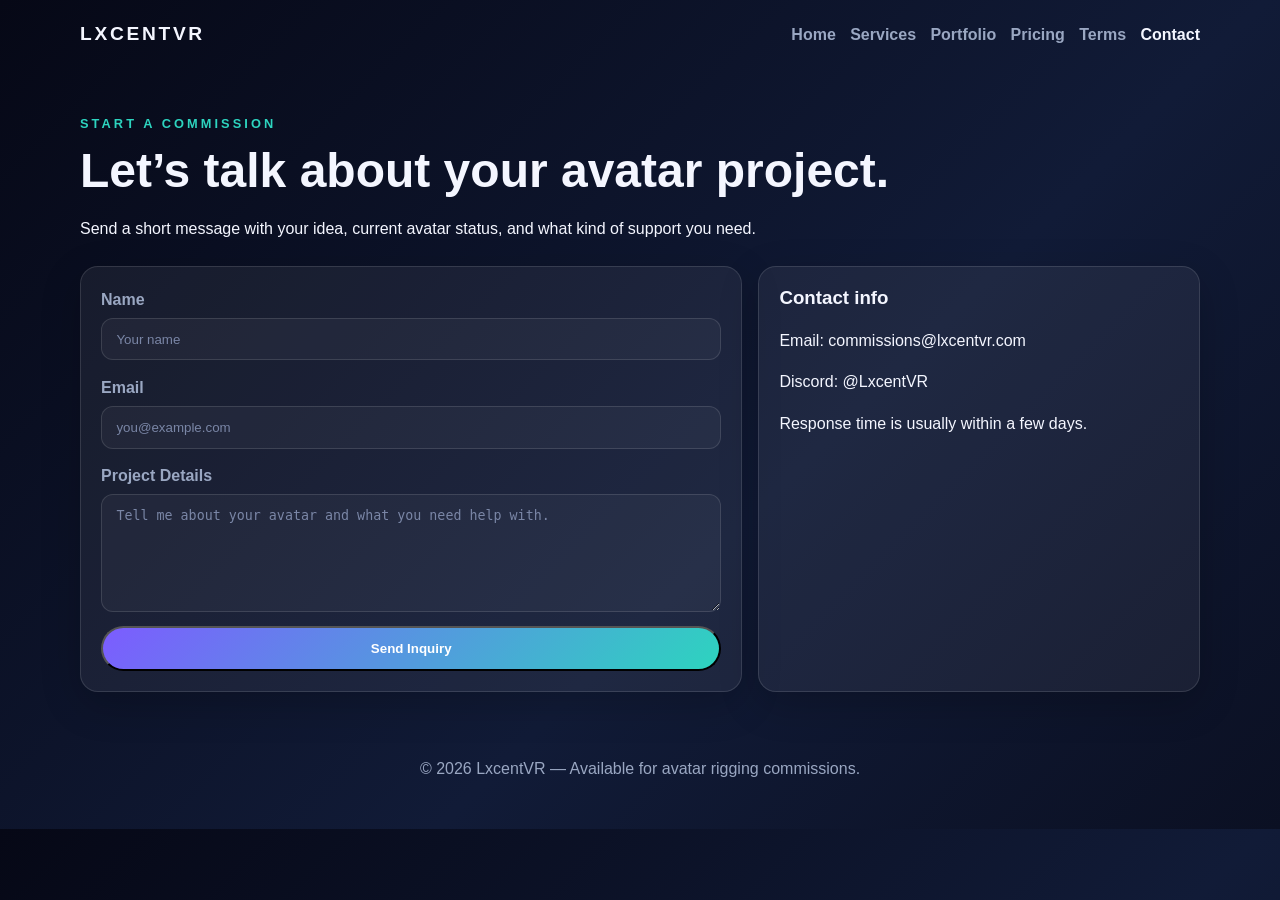
==== contact.html @ e84f49bc "testing out Website" ====
<!DOCTYPE html>
<html lang="en">
  <head>
    <meta charset="UTF-8" />
    <meta name="viewport" content="width=device-width, initial-scale=1.0" />
    <title>Contact | LxcentVR</title>
    <link rel="stylesheet" href="style.css" />
  </head>
  <body>
    <header class="site-header">
      <a class="brand" href="index.html">LxcentVR</a>
      <nav class="nav-links" aria-label="Main navigation">
        <a href="index.html">Home</a>
        <a href="services.html">Services</a>
        <a href="portfolio.html">Portfolio</a>
        <a href="pricing.html">Pricing</a>
        <a href="terms.html">Terms</a>
        <a class="active" href="contact.html">Contact</a>
      </nav>
    </header>

    <main class="page">
      <section class="page-intro">
        <p class="eyebrow">Start a commission</p>
        <h1>Let’s talk about your avatar project.</h1>
        <p>Send a short message with your idea, current avatar status, and what kind of support you need.</p>
      </section>

      <section class="contact-layout">
        <form class="contact-form">
          <label>
            Name
            <input type="text" placeholder="Your name" />
          </label>
          <label>
            Email
            <input type="email" placeholder="you@example.com" />
          </label>
          <label>
            Project Details
            <textarea rows="6" placeholder="Tell me about your avatar and what you need help with."></textarea>
          </label>
          <button class="button primary" type="submit">Send Inquiry</button>
        </form>

        <aside class="card">
          <h3>Contact info</h3>
          <p>Email: commissions@lxcentvr.com</p>
          <p>Discord: @LxcentVR</p>
          <p>Response time is usually within a few days.</p>
        </aside>
      </section>
    </main>

    <footer class="site-footer">
      <p>© 2026 LxcentVR — Available for avatar rigging commissions.</p>
    </footer>
  </body>
</html>
---- style.css ----
:root {
  --bg: #060816;
  --bg-soft: #11162d;
  --panel: rgba(255, 255, 255, 0.06);
  --text: #f4f6ff;
  --muted: #9aa7c2;
  --accent: #7c5cff;
  --accent-2: #2dd4bf;
  --border: rgba(255, 255, 255, 0.12);
}

* {
  box-sizing: border-box;
}

body {
  margin: 0;
  font-family: "Segoe UI", Tahoma, Geneva, Verdana, sans-serif;
  background: linear-gradient(135deg, var(--bg), #111b37 60%, #0b1023);
  color: var(--text);
  line-height: 1.6;
}

img {
  max-width: 100%;
}

.site-header,
.page,
.site-footer {
  width: min(1120px, calc(100% - 2rem));
  margin: 0 auto;
}

.site-header {
  display: flex;
  justify-content: space-between;
  align-items: center;
  padding: 1.2rem 0;
}

.brand {
  font-size: 1.2rem;
  font-weight: 700;
  letter-spacing: 0.14em;
  text-transform: uppercase;
  color: var(--text);
  text-decoration: none;
}

.nav-links {
  display: flex;
  flex-wrap: wrap;
  gap: 0.9rem;
}

.nav-links a {
  color: var(--muted);
  text-decoration: none;
  font-weight: 600;
}

.nav-links a:hover,
.nav-links a.active {
  color: var(--text);
}

main {
  padding-bottom: 3rem;
}

.hero {
  display: grid;
  grid-template-columns: 1.3fr 0.8fr;
  gap: 1.5rem;
  padding: 3rem 0 2rem;
  align-items: center;
}

.eyebrow {
  color: var(--accent-2);
  letter-spacing: 0.24em;
  text-transform: uppercase;
  font-size: 0.8rem;
  font-weight: 700;
  margin-bottom: 0.5rem;
}

h1,
h2,
h3 {
  line-height: 1.2;
  margin-top: 0;
}

h1 {
  font-size: clamp(2rem, 4vw, 3rem);
  margin-bottom: 1rem;
}

.hero p {
  color: var(--muted);
  max-width: 60ch;
}

.hero-actions {
  display: flex;
  flex-wrap: wrap;
  gap: 0.75rem;
  margin-top: 1.2rem;
}

.button {
  display: inline-block;
  border-radius: 999px;
  padding: 0.8rem 1.1rem;
  text-decoration: none;
  font-weight: 700;
  transition: transform 0.2s ease, background 0.2s ease;
}

.button:hover {
  transform: translateY(-1px);
}

.button.primary {
  background: linear-gradient(135deg, var(--accent), var(--accent-2));
  color: white;
}

.button.secondary {
  background: transparent;
  border: 1px solid var(--border);
  color: var(--text);
}

.hero-card,
.card,
.price-card,
.contact-form {
  background: var(--panel);
  border: 1px solid var(--border);
  border-radius: 18px;
  padding: 1.25rem;
  box-shadow: 0 12px 40px rgba(0, 0, 0, 0.2);
}

.hero-card ul {
  padding-left: 1rem;
  color: var(--muted);
}

.cards-grid,
.pricing-grid {
  display: grid;
  gap: 1rem;
  grid-template-columns: repeat(3, minmax(0, 1fr));
  margin-top: 1.5rem;
}

.page {
  padding: 2rem 0 3rem;
}

.page-intro {
  margin-bottom: 1.5rem;
}

.price-card.featured {
  border-color: var(--accent-2);
  transform: translateY(-3px);
}

.price {
  font-size: 1.8rem;
  font-weight: 700;
  color: var(--accent-2);
}

.contact-layout {
  display: grid;
  grid-template-columns: 1.2fr 0.8fr;
  gap: 1rem;
}

.contact-form {
  display: grid;
  gap: 0.9rem;
}

label {
  display: grid;
  gap: 0.35rem;
  color: var(--muted);
  font-weight: 600;
}

input,
textarea {
  width: 100%;
  border: 1px solid var(--border);
  border-radius: 12px;
  padding: 0.8rem 0.9rem;
  background: rgba(255, 255, 255, 0.04);
  color: var(--text);
}

input::placeholder,
textarea::placeholder {
  color: #7a86a6;
}

.site-footer {
  padding: 0 0 2rem;
  color: var(--muted);
  text-align: center;
}

@media (max-width: 860px) {
  .hero,
  .contact-layout,
  .cards-grid,
  .pricing-grid {
    grid-template-columns: 1fr;
  }

  .site-header {
    flex-direction: column;
    gap: 0.7rem;
  }
}
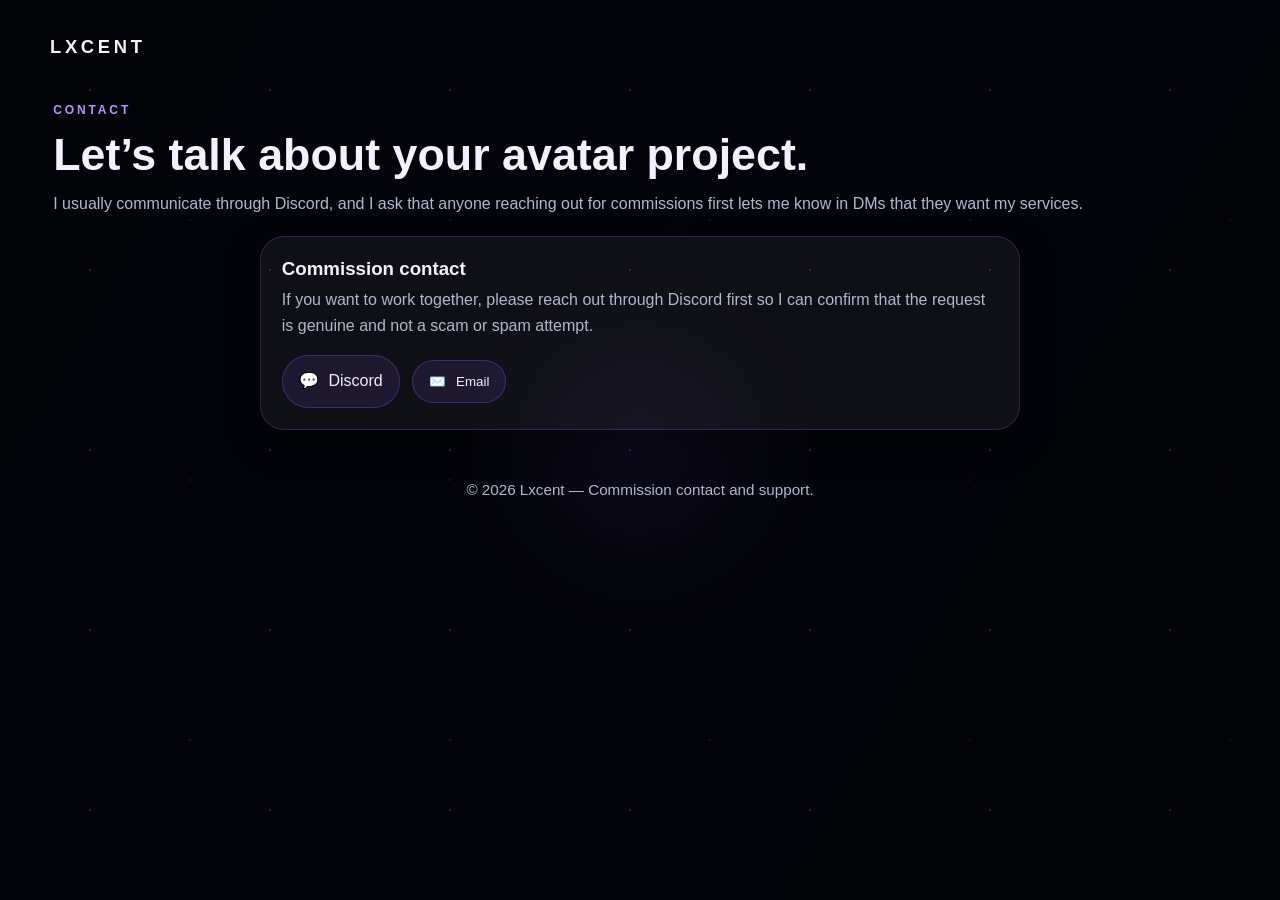
==== commit fc5c0a79: "Contact page changes" ====
--- a/contact.html
+++ b/contact.html
@@ -3,57 +3,45 @@
   <head>
     <meta charset="UTF-8" />
     <meta name="viewport" content="width=device-width, initial-scale=1.0" />
-    <title>Contact | LxcentVR</title>
+    <title>Contact | Lxcent</title>
     <link rel="stylesheet" href="style.css" />
+    <script defer src="script.js"></script>
   </head>
   <body>
-    <header class="site-header">
-      <a class="brand" href="index.html">LxcentVR</a>
-      <nav class="nav-links" aria-label="Main navigation">
-        <a href="index.html">Home</a>
-        <a href="services.html">Services</a>
-        <a href="portfolio.html">Portfolio</a>
-        <a href="pricing.html">Pricing</a>
-        <a href="terms.html">Terms</a>
-        <a class="active" href="contact.html">Contact</a>
-      </nav>
-    </header>
+    <div class="stars-layer" aria-hidden="true"></div>
 
-    <main class="page">
-      <section class="page-intro">
-        <p class="eyebrow">Start a commission</p>
-        <h1>Let’s talk about your avatar project.</h1>
-        <p>Send a short message with your idea, current avatar status, and what kind of support you need.</p>
-      </section>
+    <div class="page-shell">
+      <header class="site-header">
+        <a class="brand" href="index.html">Lxcent</a>
+      </header>
 
-      <section class="contact-layout">
-        <form class="contact-form">
-          <label>
-            Name
-            <input type="text" placeholder="Your name" />
-          </label>
-          <label>
-            Email
-            <input type="email" placeholder="you@example.com" />
-          </label>
-          <label>
-            Project Details
-            <textarea rows="6" placeholder="Tell me about your avatar and what you need help with."></textarea>
-          </label>
-          <button class="button primary" type="submit">Send Inquiry</button>
-        </form>
+      <main class="page">
+        <section class="page-intro">
+          <p class="eyebrow">Contact</p>
+          <h1>Let’s talk about your avatar project.</h1>
+          <p>I usually communicate through Discord, and I ask that anyone reaching out for commissions first lets me know in DMs that they want my services.</p>
+        </section>
 
-        <aside class="card">
-          <h3>Contact info</h3>
-          <p>Email: commissions@lxcentvr.com</p>
-          <p>Discord: @LxcentVR</p>
-          <p>Response time is usually within a few days.</p>
-        </aside>
-      </section>
-    </main>
+        <section class="contact-card">
+          <h3>Commission contact</h3>
+          <p>If you want to work together, please reach out through Discord first so I can confirm that the request is genuine and not a scam or spam attempt.</p>
+          <div class="contact-actions">
+            <a class="icon-button discord-button" href="https://discord.com/users/846015431164166184" target="_blank" rel="noopener noreferrer" aria-label="Open Discord profile">
+              <span>💬</span>
+              <span>Discord</span>
+            </a>
+            <button class="icon-button email-button" type="button" aria-label="Copy email address">
+              <span>✉️</span>
+              <span>Email</span>
+            </button>
+            <span class="copy-bubble" id="copy-bubble">contact.lxcent@gmail.com</span>
+          </div>
+        </section>
+      </main>
 
-    <footer class="site-footer">
-      <p>© 2026 LxcentVR — Available for avatar rigging commissions.</p>
-    </footer>
+      <footer class="site-footer">
+        <p>© 2026 Lxcent — Commission contact and support.</p>
+      </footer>
+    </div>
   </body>
 </html>
--- a/style.css
+++ b/style.css
@@ -1,152 +1,141 @@
 :root {
-  --bg: #060816;
-  --bg-soft: #11162d;
-  --panel: rgba(255, 255, 255, 0.06);
-  --text: #f4f6ff;
-  --muted: #9aa7c2;
-  --accent: #7c5cff;
-  --accent-2: #2dd4bf;
-  --border: rgba(255, 255, 255, 0.12);
+  --bg: #04050a;
+  --panel: rgba(255, 255, 255, 0.05);
+  --panel-hover: rgba(255, 255, 255, 0.1);
+  --text: #f4f0ff;
+  --muted: #b2b7cf;
+  --accent: #8c5bff;
+  --accent-soft: rgba(140, 91, 255, 0.25);
+  --border: rgba(140, 91, 255, 0.24);
+  --pointer-x: 50vw;
+  --pointer-y: 50vh;
+  --star-brightness: 0.35;
 }
 
 * {
   box-sizing: border-box;
+}
+
+html {
+  scroll-behavior: smooth;
 }
 
 body {
   margin: 0;
   font-family: "Segoe UI", Tahoma, Geneva, Verdana, sans-serif;
-  background: linear-gradient(135deg, var(--bg), #111b37 60%, #0b1023);
   color: var(--text);
   line-height: 1.6;
+  background: var(--bg);
+  min-height: 100vh;
+  padding: 0 0.8rem;
+}
+
+body::before {
+  content: "";
+  position: fixed;
+  inset: 0;
+  background:
+    radial-gradient(circle at var(--pointer-x) var(--pointer-y), rgba(140, 91, 255, 0.18), transparent 24%),
+    radial-gradient(circle, rgba(140, 91, 255, 0.72) 1px, transparent 1.2px),
+    radial-gradient(circle, rgba(140, 91, 255, 0.45) 1px, transparent 1.3px);
+  background-size: auto, 180px 180px, 260px 260px;
+  background-position: 0 0, 0 0, 60px 90px;
+  opacity: calc(0.24 + var(--star-brightness) * 0.35);
+  pointer-events: none;
+  z-index: -2;
+}
+
+body::after {
+  content: "";
+  position: fixed;
+  inset: 0;
+  background: linear-gradient(120deg, rgba(0, 0, 0, 0.15), transparent 45%, rgba(0, 0, 0, 0.2));
+  pointer-events: none;
+  z-index: -1;
 }
 
 img {
   max-width: 100%;
-}
-
-.site-header,
-.page,
-.site-footer {
-  width: min(1120px, calc(100% - 2rem));
+  display: block;
+}
+
+.page-shell {
+  width: min(1180px, 100%);
   margin: 0 auto;
+  padding: 1rem 0 2rem;
 }
 
 .site-header {
   display: flex;
   justify-content: space-between;
   align-items: center;
-  padding: 1.2rem 0;
+  padding: 1rem 0 1.5rem;
 }
 
 .brand {
-  font-size: 1.2rem;
+  font-size: 1.15rem;
   font-weight: 700;
-  letter-spacing: 0.14em;
+  letter-spacing: 0.2em;
   text-transform: uppercase;
   color: var(--text);
   text-decoration: none;
 }
 
-.nav-links {
-  display: flex;
-  flex-wrap: wrap;
-  gap: 0.9rem;
-}
-
-.nav-links a {
-  color: var(--muted);
-  text-decoration: none;
-  font-weight: 600;
-}
-
-.nav-links a:hover,
-.nav-links a.active {
-  color: var(--text);
-}
-
 main {
-  padding-bottom: 3rem;
+  padding-bottom: 2rem;
 }
 
 .hero {
-  display: grid;
-  grid-template-columns: 1.3fr 0.8fr;
+  padding: 1rem 0 2rem;
+}
+
+.intro-panel {
+  padding: 2rem 0 2.5rem;
+}
+
+.profile-block {
+  display: flex;
+  align-items: center;
   gap: 1.5rem;
-  padding: 3rem 0 2rem;
-  align-items: center;
+  background: rgba(255, 255, 255, 0.04);
+  border: 1px solid var(--border);
+  border-radius: 26px;
+  padding: 1.4rem;
+  box-shadow: 0 18px 50px rgba(0, 0, 0, 0.22);
+}
+
+.profile-image {
+  width: 150px;
+  height: 150px;
+  object-fit: cover;
+  border-radius: 20px;
+  border: 1px solid var(--border);
+  box-shadow: 0 10px 30px rgba(140, 91, 255, 0.16);
 }
 
 .eyebrow {
-  color: var(--accent-2);
+  color: #b893ff;
   letter-spacing: 0.24em;
   text-transform: uppercase;
-  font-size: 0.8rem;
+  font-size: 0.75rem;
   font-weight: 700;
-  margin-bottom: 0.5rem;
+  margin: 0 0 0.5rem;
 }
 
 h1,
 h2,
 h3 {
-  line-height: 1.2;
+  line-height: 1.15;
   margin-top: 0;
 }
 
 h1 {
-  font-size: clamp(2rem, 4vw, 3rem);
-  margin-bottom: 1rem;
-}
-
-.hero p {
-  color: var(--muted);
-  max-width: 60ch;
-}
-
-.hero-actions {
-  display: flex;
-  flex-wrap: wrap;
-  gap: 0.75rem;
-  margin-top: 1.2rem;
-}
-
-.button {
-  display: inline-block;
-  border-radius: 999px;
-  padding: 0.8rem 1.1rem;
-  text-decoration: none;
-  font-weight: 700;
-  transition: transform 0.2s ease, background 0.2s ease;
-}
-
-.button:hover {
-  transform: translateY(-1px);
-}
-
-.button.primary {
-  background: linear-gradient(135deg, var(--accent), var(--accent-2));
-  color: white;
-}
-
-.button.secondary {
-  background: transparent;
-  border: 1px solid var(--border);
-  color: var(--text);
-}
-
-.hero-card,
-.card,
-.price-card,
-.contact-form {
-  background: var(--panel);
-  border: 1px solid var(--border);
-  border-radius: 18px;
-  padding: 1.25rem;
-  box-shadow: 0 12px 40px rgba(0, 0, 0, 0.2);
-}
-
-.hero-card ul {
-  padding-left: 1rem;
+  font-size: clamp(2rem, 3.6vw, 2.8rem);
+  margin-bottom: 0.7rem;
+}
+
+p {
+  margin: 0;
   color: var(--muted);
 }
 
@@ -154,38 +143,270 @@
 .pricing-grid {
   display: grid;
   gap: 1rem;
-  grid-template-columns: repeat(3, minmax(0, 1fr));
-  margin-top: 1.5rem;
+  margin-top: 1rem;
+  width: 100%;
+}
+
+.cards-grid {
+  grid-template-columns: 1fr;
+}
+
+.card-link {
+  text-decoration: none;
+  color: inherit;
+}
+
+.card,
+.price-card,
+.contact-form {
+  position: relative;
+  background: rgba(255, 255, 255, 0.05);
+  border: 1px solid var(--border);
+  border-radius: 22px;
+  padding: 1.15rem 1.25rem;
+  box-shadow: 0 10px 32px rgba(0, 0, 0, 0.24);
+  transition: transform 0.25s ease, border-color 0.25s ease, background-color 0.25s ease, box-shadow 0.25s ease;
+}
+
+.card:hover,
+.price-card:hover,
+.contact-form:hover,
+.project-card:hover {
+  transform: translateY(-5px);
+  border-color: #c6a9ff;
+  background: var(--panel-hover);
+  box-shadow: 0 12px 45px rgba(140, 91, 255, 0.16);
+}
+
+.nav-card {
+  display: flex;
+  justify-content: space-between;
+  align-items: center;
+  gap: 1rem;
+}
+
+.nav-card h3 {
+  margin-bottom: 0.35rem;
+}
+
+.card-arrow {
+  display: inline-flex;
+  width: 44px;
+  height: 44px;
+  align-items: center;
+  justify-content: center;
+  border-radius: 50%;
+  background: rgba(140, 91, 255, 0.15);
+  color: #e7dcff;
+  font-size: 1.2rem;
+  border: 1px solid rgba(140, 91, 255, 0.28);
+  transition: background-color 0.25s ease, color 0.25s ease;
+}
+
+.card-link:hover .card-arrow {
+  background: rgba(140, 91, 255, 0.35);
+  color: white;
 }
 
 .page {
-  padding: 2rem 0 3rem;
+  padding: 1rem 0 2rem;
 }
 
 .page-intro {
-  margin-bottom: 1.5rem;
+  margin-bottom: 1.2rem;
+  padding: 0 0.2rem;
+}
+
+.lower-section {
+  margin-top: 2rem;
+}
+
+.portfolio-grid {
+  grid-template-columns: 1fr;
+}
+
+.project-card {
+  overflow: hidden;
+  padding: 0;
+}
+
+.project-card img {
+  width: 100%;
+  height: 230px;
+  object-fit: cover;
+  border-bottom: 1px solid var(--border);
+}
+
+.project-content {
+  padding: 1rem 1.2rem 1.2rem;
 }
 
 .price-card.featured {
-  border-color: var(--accent-2);
-  transform: translateY(-3px);
+  border-color: #c6a9ff;
+}
+
+.note-card,
+.status-note {
+  background: rgba(255, 255, 255, 0.05);
+  border: 1px solid var(--border);
+  border-radius: 22px;
+  padding: 1rem 1.2rem;
+  margin-bottom: 1rem;
+  box-shadow: 0 10px 32px rgba(0, 0, 0, 0.24);
+}
+
+.status-note {
+  display: flex;
+  justify-content: space-between;
+  gap: 1rem;
+  flex-wrap: wrap;
+}
+
+.pricing-two-column {
+  display: grid;
+  grid-template-columns: repeat(2, minmax(0, 1fr));
+  gap: 1rem;
+  margin-bottom: 1rem;
+}
+
+.pricing-panel {
+  display: flex;
+  flex-direction: column;
+  gap: 0.9rem;
+}
+
+.panel-description {
+  color: #c7cce3;
+}
+
+.package-select {
+  display: grid;
+  gap: 0.35rem;
+  color: var(--muted);
+  font-weight: 600;
+}
+
+.package-select select {
+  width: 100%;
+  border: 1px solid rgba(140, 91, 255, 0.35);
+  border-radius: 12px;
+  padding: 0.75rem 0.9rem;
+  background: linear-gradient(135deg, rgba(10, 12, 24, 0.95), rgba(34, 26, 56, 0.95));
+  color: var(--text);
+  box-shadow: inset 0 0 0 1px rgba(255, 255, 255, 0.04);
+  -moz-appearance: none;
+  -webkit-appearance: none;
+  appearance: none;
+  color-scheme: dark;
+}
+
+.package-select select:focus {
+  outline: none;
+  border-color: #c6a9ff;
+  box-shadow: 0 0 0 2px rgba(140, 91, 255, 0.25);
+}
+
+.package-select select option {
+  background: #120f1f;
+  color: var(--text);
+}
+
+.package-details {
+  padding: 0.8rem 0;
+  border-top: 1px solid rgba(140, 91, 255, 0.18);
+  border-bottom: 1px solid rgba(140, 91, 255, 0.18);
+}
+
+.package-details h4 {
+  margin: 0 0 0.5rem;
+  color: #d8c7ff;
+}
+
+.package-details ul {
+  padding-left: 1rem;
+  margin: 0 0 0.6rem;
+  color: var(--muted);
+}
+
+.negative-list {
+  color: #ffbdbd;
+}
+
+.package-footnote {
+  font-size: 0.95rem;
+  color: #c7cce3;
 }
 
 .price {
   font-size: 1.8rem;
   font-weight: 700;
-  color: var(--accent-2);
-}
-
-.contact-layout {
-  display: grid;
-  grid-template-columns: 1.2fr 0.8fr;
-  gap: 1rem;
-}
-
-.contact-form {
-  display: grid;
-  gap: 0.9rem;
+  color: #c6a9ff;
+  margin: 0.25rem 0 0.4rem;
+}
+
+.custom-note {
+  margin-top: 0.5rem;
+}
+
+.contact-card {
+  background: rgba(255, 255, 255, 0.05);
+  border: 1px solid var(--border);
+  border-radius: 24px;
+  padding: 1.3rem;
+  box-shadow: 0 12px 40px rgba(0, 0, 0, 0.24);
+  max-width: 760px;
+  margin: 0 auto;
+}
+
+.contact-card h3 {
+  margin-bottom: 0.5rem;
+}
+
+.contact-actions {
+  display: flex;
+  flex-wrap: wrap;
+  gap: 0.8rem;
+  align-items: center;
+  margin-top: 1rem;
+  position: relative;
+}
+
+.icon-button {
+  display: inline-flex;
+  align-items: center;
+  gap: 0.6rem;
+  border-radius: 999px;
+  padding: 0.8rem 1rem;
+  border: 1px solid rgba(140, 91, 255, 0.3);
+  background: rgba(140, 91, 255, 0.12);
+  color: var(--text);
+  text-decoration: none;
+  cursor: pointer;
+  transition: transform 0.2s ease, background-color 0.2s ease;
+}
+
+.icon-button:hover {
+  transform: translateY(-2px);
+  background: rgba(140, 91, 255, 0.25);
+}
+
+.copy-bubble {
+  display: inline-flex;
+  align-items: center;
+  padding: 0.6rem 0.8rem;
+  border-radius: 999px;
+  background: rgba(255, 255, 255, 0.08);
+  border: 1px solid rgba(140, 91, 255, 0.2);
+  color: #e6dcff;
+  opacity: 0;
+  transform: translateY(8px);
+  pointer-events: none;
+  transition: opacity 0.2s ease, transform 0.2s ease;
+}
+
+.copy-bubble.visible {
+  opacity: 1;
+  transform: translateY(0);
 }
 
 label {
@@ -207,25 +428,41 @@
 
 input::placeholder,
 textarea::placeholder {
-  color: #7a86a6;
+  color: #7c85a3;
 }
 
 .site-footer {
-  padding: 0 0 2rem;
+  padding: 1rem 0 0.25rem;
   color: var(--muted);
   text-align: center;
+  font-size: 0.95rem;
+}
+
+.stars-layer {
+  position: fixed;
+  inset: 0;
+  pointer-events: none;
+  z-index: -1;
 }
 
 @media (max-width: 860px) {
-  .hero,
+  .profile-block,
   .contact-layout,
-  .cards-grid,
-  .pricing-grid {
+  .pricing-two-column {
     grid-template-columns: 1fr;
+    display: grid;
   }
 
+  .profile-image {
+    width: 100%;
+    height: 220px;
+  }
+
   .site-header {
-    flex-direction: column;
-    gap: 0.7rem;
+    justify-content: center;
   }
-}
+
+  body {
+    padding: 0 0.6rem;
+  }
+}
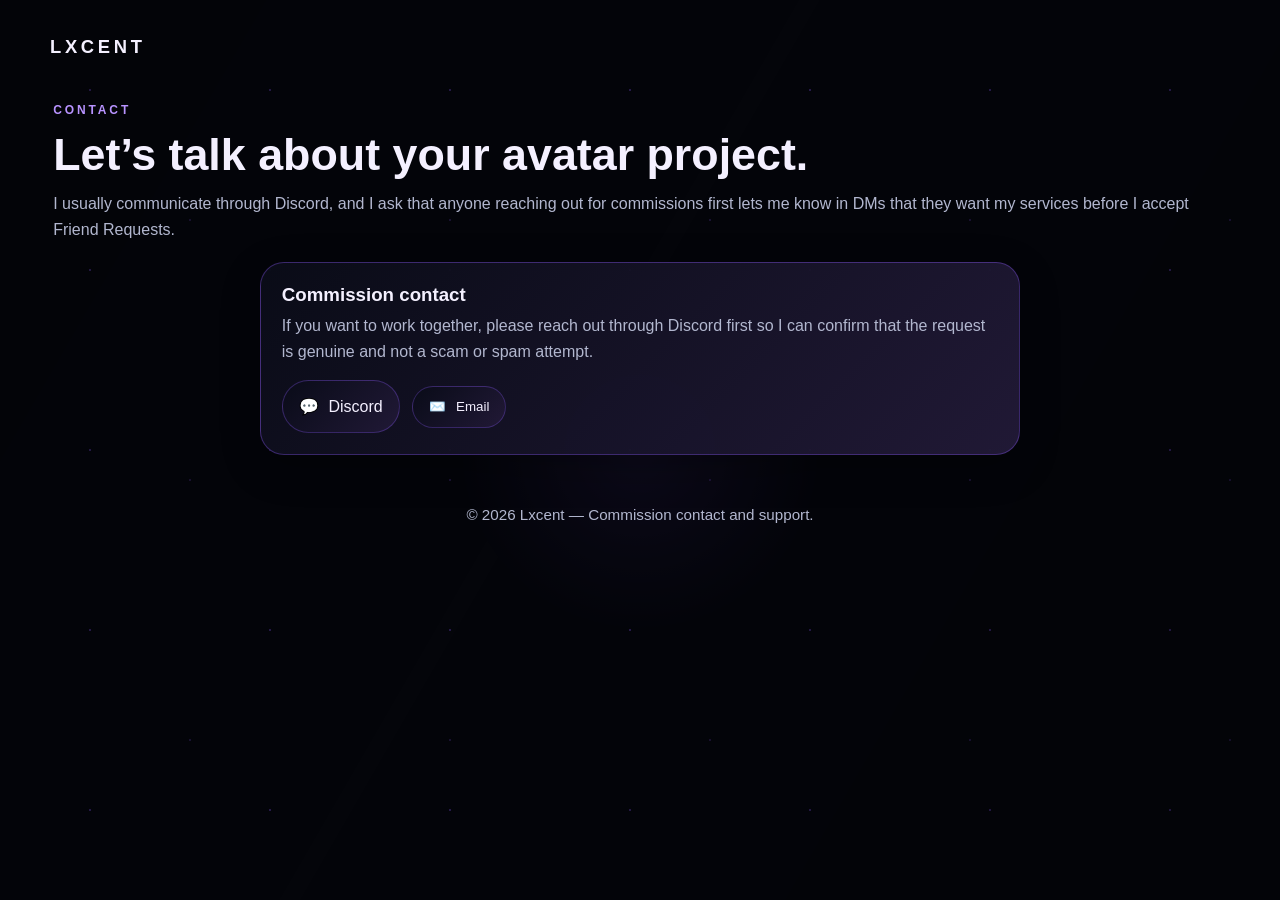
==== commit b066fdb6: "Text changes so that users are warned!" ====
--- a/contact.html
+++ b/contact.html
@@ -19,14 +19,14 @@
         <section class="page-intro">
           <p class="eyebrow">Contact</p>
           <h1>Let’s talk about your avatar project.</h1>
-          <p>I usually communicate through Discord, and I ask that anyone reaching out for commissions first lets me know in DMs that they want my services.</p>
+          <p>I usually communicate through Discord, and I ask that anyone reaching out for commissions first lets me know in DMs that they want my services before I accept Friend Requests.</p>
         </section>
 
         <section class="contact-card">
           <h3>Commission contact</h3>
           <p>If you want to work together, please reach out through Discord first so I can confirm that the request is genuine and not a scam or spam attempt.</p>
           <div class="contact-actions">
-            <a class="icon-button discord-button" href="https://discord.com/users/846015431164166184" target="_blank" rel="noopener noreferrer" aria-label="Open Discord profile">
+            <a class="icon-button discord-button" href="discord://discord.com/users/846015431164166184" aria-label="Open Discord profile">
               <span>💬</span>
               <span>Discord</span>
             </a>
--- a/style.css
+++ b/style.css
@@ -97,8 +97,8 @@
   display: flex;
   align-items: center;
   gap: 1.5rem;
-  background: rgba(255, 255, 255, 0.04);
-  border: 1px solid var(--border);
+  background: linear-gradient(135deg, rgba(10, 12, 24, 0.95), rgba(34, 26, 56, 0.95));
+  border: 1px solid rgba(140, 91, 255, 0.35);
   border-radius: 26px;
   padding: 1.4rem;
   box-shadow: 0 18px 50px rgba(0, 0, 0, 0.22);
@@ -160,8 +160,8 @@
 .price-card,
 .contact-form {
   position: relative;
-  background: rgba(255, 255, 255, 0.05);
-  border: 1px solid var(--border);
+  background: linear-gradient(135deg, rgba(10, 12, 24, 0.95), rgba(34, 26, 56, 0.95));
+  border: 1px solid rgba(140, 91, 255, 0.35);
   border-radius: 22px;
   padding: 1.15rem 1.25rem;
   box-shadow: 0 10px 32px rgba(0, 0, 0, 0.24);
@@ -174,7 +174,7 @@
 .project-card:hover {
   transform: translateY(-5px);
   border-color: #c6a9ff;
-  background: var(--panel-hover);
+  background: rgba(0, 0, 0, 0);
   box-shadow: 0 12px 45px rgba(140, 91, 255, 0.16);
 }
 
@@ -247,8 +247,8 @@
 
 .note-card,
 .status-note {
-  background: rgba(255, 255, 255, 0.05);
-  border: 1px solid var(--border);
+  background: linear-gradient(135deg, rgba(10, 12, 24, 0.95), rgba(34, 26, 56, 0.95));
+  border: 1px solid rgba(140, 91, 255, 0.35);
   border-radius: 22px;
   padding: 1rem 1.2rem;
   margin-bottom: 1rem;
@@ -349,8 +349,8 @@
 }
 
 .contact-card {
-  background: rgba(255, 255, 255, 0.05);
-  border: 1px solid var(--border);
+  background: linear-gradient(135deg, rgba(10, 12, 24, 0.95), rgba(34, 26, 56, 0.95));
+  border: 1px solid rgba(140, 91, 255, 0.35);
   border-radius: 24px;
   padding: 1.3rem;
   box-shadow: 0 12px 40px rgba(0, 0, 0, 0.24);
@@ -358,6 +358,63 @@
   margin: 0 auto;
 }
 
+.friends-grid {
+  display: flex;
+  flex-direction: column;
+  gap: 1rem;
+  margin-top: 1rem;
+  width: 100%;
+}
+
+.friend-card {
+  width: 100%;
+  display: flex;
+  align-items: center;
+  gap: 1.5rem;
+  background: linear-gradient(135deg, rgba(10, 12, 24, 0.95), rgba(34, 26, 56, 0.95));
+  border: 1px solid rgba(140, 91, 255, 0.35);
+  border-radius: 26px;
+  padding: 1.4rem;
+  box-shadow: 0 18px 50px rgba(0, 0, 0, 0.22);
+}
+
+.friend-avatar {
+  width: 150px;
+  height: 150px;
+  object-fit: cover;
+  border-radius: 20px;
+  border: 1px solid var(--border);
+  box-shadow: 0 10px 30px rgba(140, 91, 255, 0.16);
+  flex-shrink: 0;
+}
+
+.friend-body {
+  display: flex;
+  flex-direction: column;
+  flex: 1;
+  min-width: 0;
+}
+
+.friend-body h3 {
+  margin-bottom: 0.35rem;
+}
+
+.friend-title {
+  letter-spacing: 0.2em;
+  text-transform: uppercase;
+  color: #c7b0ff;
+  font-size: 0.78rem;
+  font-weight: 700;
+  margin-bottom: 0.25rem;
+}
+
+.friend-actions {
+  display: flex;
+  flex-wrap: wrap;
+  gap: 0.6rem;
+  margin-top: 0.95rem;
+}
+
 .contact-card h3 {
   margin-bottom: 0.5rem;
 }
@@ -378,7 +435,7 @@
   border-radius: 999px;
   padding: 0.8rem 1rem;
   border: 1px solid rgba(140, 91, 255, 0.3);
-  background: rgba(140, 91, 255, 0.12);
+  background: linear-gradient(135deg, rgba(10, 12, 24, 0.95), rgba(34, 26, 56, 0.95));
   color: var(--text);
   text-decoration: none;
   cursor: pointer;
@@ -387,7 +444,9 @@
 
 .icon-button:hover {
   transform: translateY(-2px);
-  background: rgba(140, 91, 255, 0.25);
+  background: rgb(0, 0, 0);
+  border-color: #c7adff;
+  box-shadow: 0 0 0 1px rgba(231, 220, 255, 0.4), 0 0 18px rgba(140, 91, 255, 0.24);
 }
 
 .copy-bubble {
@@ -458,6 +517,17 @@
     height: 220px;
   }
 
+  .friend-card {
+    flex-direction: column;
+    align-items: flex-start;
+  }
+
+  .friend-avatar {
+    width: 100%;
+    max-width: 180px;
+    height: 180px;
+  }
+
   .site-header {
     justify-content: center;
   }
